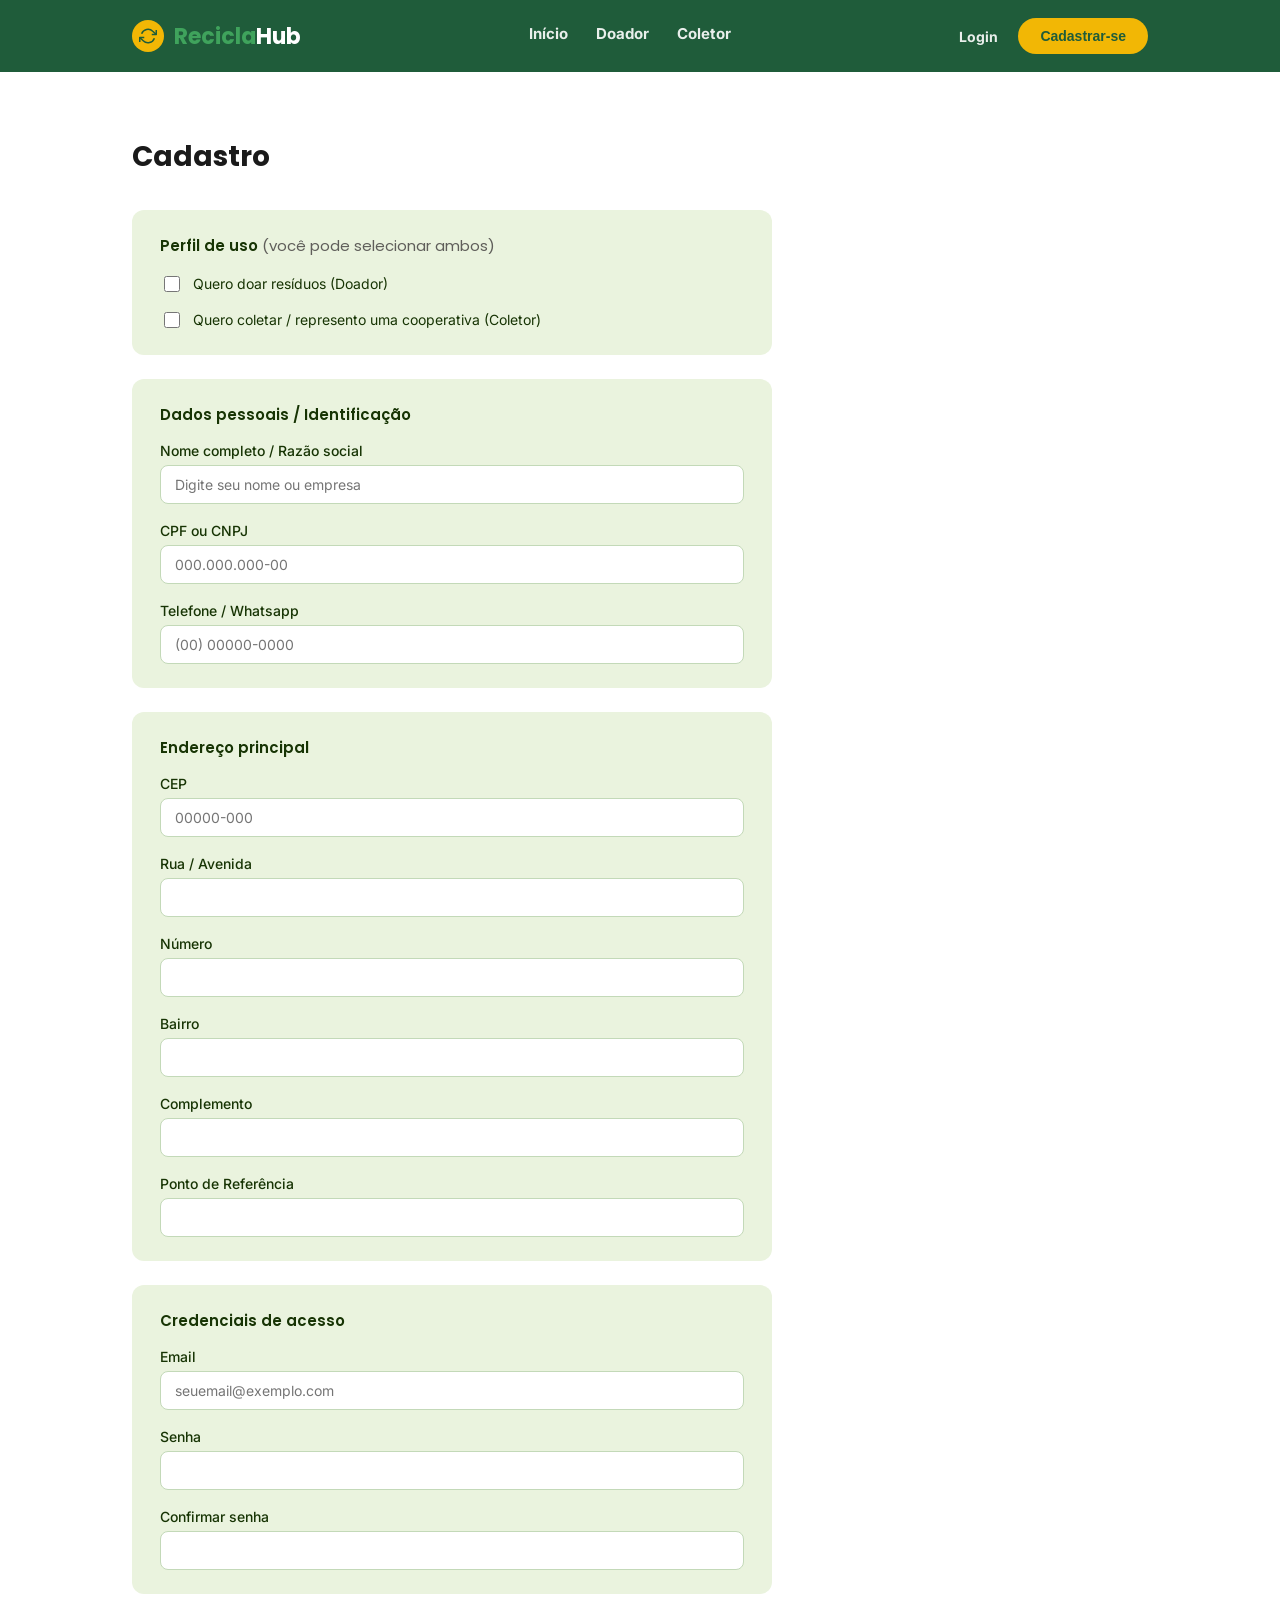
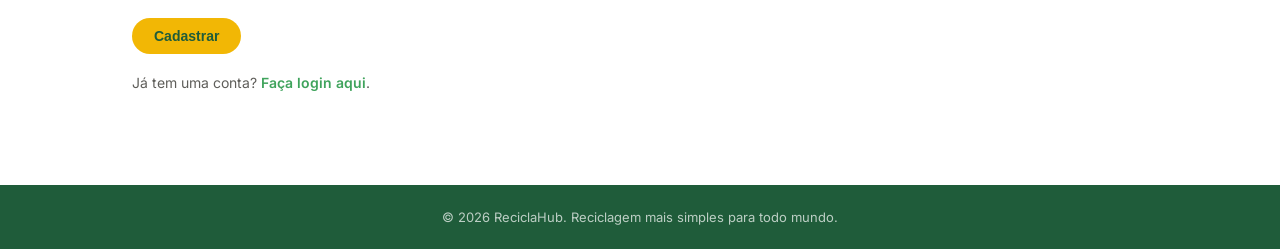
==== frontend/views/auth/cadastro.html @ 18bb1f2c "feat: adicionar estrutura HTML e CSS" ====
<!DOCTYPE html>
<html lang="pt-BR">
<head>
    <meta charset="UTF-8">
    <meta name="viewport" content="width=device-width, initial-scale=1.0">
    <title>ReciclaHub - Criar Conta</title>
    <link rel="preconnect" href="https://fonts.googleapis.com">
    <link rel="preconnect" href="https://fonts.gstatic.com" crossorigin>
    <link href="https://fonts.googleapis.com/css2?family=Poppins:wght@500;600;700&family=Inter:wght@400;500;600&display=swap" rel="stylesheet">
    <link rel="stylesheet" href="../../styles/style.css">
</head>

<body>
    <header>
        <div class="wrap">
            <a href="../../index.html" class="logo">
                <span class="logo-icon">
                    <svg viewBox="0 0 24 24" fill="none" stroke="currentColor" stroke-width="2" stroke-linejoin="round" stroke-line="round">
                        <polyline points="23 4 23 10 17 10"></polyline>
                        <polyline points="1 20 1 14 7 14"></polyline>
                        <path d="M3.51 9a9 9 0 0 1 14.85-3.36L23 10M1 14l4.64 4.36A9 9 0 0 0 20.49 15"></path>
                    </svg>
                </span>
                <span><span class="recicla">Recicla</span>Hub</span>
            </a>

        <nav>
            <a href="../../index.html">Início</a>
            <a href="../public/area-doador-public.html">Doador</a>
            <a href="../public/area-coletor-public.html">Coletor</a>
        </nav>

        <div class="acoes">
            <a href="./login.html" class="login-link">Login</a>
            <button class="btn-cadastro">Cadastrar-se</button>
        </div>
        </div>
    </header>

    <section class="bg-branco cadastro-section">
        <div class="wrap">
            <h1>Cadastro</h1>
            <form class="cadastro-form">

                <div class="grupo-campo">
                    <h2>Perfil de uso <span class="nota-leve">(você pode selecionar ambos)</span></h2>
                    <div class="checkbox-linha">
                        <input type="checkbox" id="perfil-doador">
                        <label for="perfil-doador">Quero doar resíduos (Doador)</label>
                    </div>
                    <div class="checkbox-linha">
                        <input type="checkbox" id="perfil-coletor">
                        <label for="perfil-coletor">Quero coletar / represento uma cooperativa (Coletor)</label>
                    </div>
                </div>

                <div class="grupo-campo">
                    <h2>Dados pessoais / Identificação</h2>
                    <div class="campo">
                        <label for="nome">Nome completo / Razão social</label>
                        <input type="text" id="nome" placeholder="Digite seu nome ou empresa">
                    </div>
                    <div class="campo">
                        <label for="documento">CPF ou CNPJ</label>
                        <input type="text" id="documento" placeholder="000.000.000-00">
                    </div>
                    <div class="campo">
                        <label for="telefone">Telefone / Whatsapp</label>
                        <input type="text" id="telefone" placeholder="(00) 00000-0000">
                    </div>
                </div>

                <div class="grupo-campo">
                    <h2>Endereço principal</h2>
                    <div class="campo">
                        <label for="cep">CEP</label>
                        <input type="text" id="cep" placeholder="00000-000">
                    </div>
                    <div class="campo">
                        <label for="rua">Rua / Avenida</label>
                        <input type="text" id="rua">
                    </div>
                    <div class="campo">
                        <label for="numero">Número</label>
                        <input type="text" id="numero">
                    </div>
                    <div class="campo">
                        <label for="bairro">Bairro</label>
                        <input type="text" id="bairro">
                    </div>
                    <div class="campo">
                        <label for="complemento">Complemento</label>
                        <input type="text" id="complemento">
                    </div>
                    <div class="campo">
                        <label for="referencia">Ponto de Referência</label>
                        <input type="text" id="referencia">
                    </div>
                </div>

                <div class="grupo-campo condicional" id="secao-doador">
                    <h2>Informações do doador</h2>
                    <div class="checkbox-linha">
                        <input type="checkbox" id="doador-entrega-casa">
                        <label for="doador-entrega-casa">
                            Também aceito que o coletor retire o material na minha própria casa
                            <span class="sub-texto">Se não marcar, você mesmo leva o material até um Ponto de Entrega Voluntária (PEV).</span>
                            <span class="sub-texto">Essa opção pode ser alterada a qualquer momento</span>
                        </label>
                    </div>
                </div>

                <div class="grupo-campo condicional" id="secao-coletor">
                    <h2>Informações do coletor</h2>
                    <p class="texto-ajuda">Selecione uma ou as duas opções - essa opção pode ser alterada a qualquer momento</p>
                    <div class="checkbox-linha">
                        <input type="checkbox" id="coletor-fixo">
                        <label for="coletor-fixo">Coletor fixo - tenho um ponto de coleta com endereço fixo</label>
                    </div>
                    <div class="checkbox-linha">
                        <input type="checkbox" id="coletor-itinerante">
                        <label for="coletor-itinerante">Coletor itinerante - saio para coletar nas ruas</label>
                    </div>

                    <div class="condicional" id="bloco-materiais">
                        <p class="rotulo-grupo">
                            Quais materiais você aceita?
                            <span class="sub-texto">O endereço usado será o da seção "Endereço principal" acima</span>
                            <span class="sub-texto">Os materiais podem ser alterados a qualquer momento</span>
                        </p>
                        <div class="materiais-checkbox">
                            <div class="checkbox-linha">
                                <input type="checkbox" id="material-plastico">
                                <label for=material-plastico>Plásticos</label>
                            </div>
                            <div class="materiais-checkbox">
                                <input type="checkbox" id="material-papel">
                                <label for="material-papel">Papéis e papelão</label>
                            </div>
                            <div class="materiais-checkbox">
                                <input type="checkbox" id="material-metal">
                                <label for="material-metal">Metais</label>
                            </div>
                            <div class="materiais-checkbox">
                                <input type="checkbox" id="material-vidro">
                                <label for="material-vidro">Vidros</label>
                            </div>
                            <div class="materiais-checkbox">
                                <input type="checkbox" id="material-eletronico">
                                <label for="material-eletronico">Eletrônicos</label>
                            </div>
                        </div>
                    </div>

                    <div class="condicional" id="bloco-transporte">
                        <div class="campo">
                            <label for="transporte">Meio de transporte</label>
                            <select id="transporte">
                                <option value="">Selecione uma opção</option>
                                <option value="pe">A pé</option>
                                <option value="bicicleta">Bicicleta</option>
                                <option value="carrinho">Carrinho de mão</option>
                                <option value="carro">Carro</option>
                                <option value="moto">Moto</option>
                                <option value="caminhao">Caminhão</option>
                            </select>
                        </div>
                    </div>
                </div>

                <div class="grupo-campo">
                    <h2>Credenciais de acesso</h2>
                    <div class="campo">
                        <label for="email">Email</label>
                        <input type="email" id="email" placeholder="seuemail@exemplo.com">
                    </div>
                    <div class="campo">
                        <label for="senha">Senha</label>
                        <input type="password" id="senha">
                    </div>
                    <div class="campo">
                        <label for="confirmar-senha">Confirmar senha</label>
                        <input type="password" id="confirmar-senha">
                    </div>
                </div>

                <button type="submit" class="btn-cadastro">Cadastrar</button>

            </form>
            <p class="login-cadastro largura-form">Já tem uma conta? <a href="./login.html">Faça login aqui</a>.</p>
        </div>
    </section>

    <footer>
        <p>© 2026 ReciclaHub. Reciclagem mais simples para todo mundo.</p>
    </footer>

</body>
</html>
---- frontend/styles/style.css ----
* {
    box-sizing: border-box;
  }
  
  body {
    margin: 0;
    font-family: 'Inter', sans-serif;
    color: #1A1A1A;
    background: #FFFFFF;
  }

  /* === HEADER === */
  h1, h2, h3, .logo {
    font-family: 'Poppins', sans-serif;
  }

  .wrap { 
    max-width: 1080px;
    margin:
    0 auto;
    padding: 0 32px; }

  header {
    background-color: #1F5C3A;
    padding: 18px 0;
  }

  header .wrap {
    display: flex;
    align-items: center;
    justify-content: space-between;
    flex-wrap: wrap;
    gap: 16px;
  }

  .logo {
    display: flex;
    align-items: center;
    gap: 10px;
    font-weight: 700;
    font-size: 22px;
    color: #FFFFFF;
    text-decoration: none;
    transition: transform 0.15s ease;
  }

  .logo:hover {
    transform: scale(1.05);
    cursor: pointer
  }

  .logo-icon {
    width: 32px;
    height: 32px;
    border-radius: 50%;
    background: #F2B705;
    display: flex;
    align-items: center;
    justify-content: center;
    flex-shrink: 0;
  }

  .logo-icon svg {
    width: 18px;
    height: 18px;
    color: #1F5C3A
  }

  .logo .recicla {
    color: #3FA35C;
  }

  nav {
    display: flex;
    gap: 28px;
  }

  nav a {
    color: rgba(255,255,255,0.9);
    text-decoration: none;
    font-size: 15px;
    font-weight: 700;
    padding-bottom: 4px;
    border-bottom: 2px solid transparent;
    transition: border-color 0.15s ease;
  }

  nav a.active, nav a:hover {
    border-color: #F2B705;
  }

  .acoes { 
    display: flex;
    align-items: center;
    gap: 20px;
  
  }

  .login-link {
    color: rgba(255,255,255,0.9);
    text-decoration: none;
    font-size: 14px;
    font-weight: 700;
    transition: transform 0.15s ease;
  }

  .login-link:hover {
    transform: scale(1.05);
    cursor: pointer
  }

  .btn-cadastro {
    background: #F2B705;
    color: #1F5C3A;
    border: none;
    font-weight: 600;
    font-size: 14px;
    padding: 10px 22px;
    border-radius: 999px;
    cursor: pointer;
    transition: transform 0.15s ease;
  }

  .btn-cadastro:hover {
    transform: scale(1.05);
    cursor: pointer
  }

  /* === SECTION === */
  section {
    padding: 64px 0;
  }

  .bg-branco {
    background: #FFFFFF;
  }

  .bg-verde-claro {
    background: #EAF3DE
  }
  
  .hero h1 {
    font-size: 34px;
    font-weight: 700;
    line-height: 1.25;
    margin: 0 0 18px;
    max-width: 620px;
  }

  .hero p {
    font-size: 16px;
    line-height: 1.7;
    color: #5F5E5A;
    max-width: 560px;
    margin: 0 0 28px;
  }

  .hero .btn-cadastro {
    padding: 12px 28px;
    font-size: 15px;
  }

  h2.titulo-secao {
    font-size: 24px;
    font-weight: 600;
    margin: 0 0 40px;
    color: #1A1A1A;
  }

  .bg-verde-claro h2.titulo-secao {
    color: #173404;
  }

  /* === SECTION. FUNCIONAMENTO === */
  .colunas-funciona {
    display: grid;
    grid-template-columns: 1fr 1fr;
    gap: 48px;
  }

  .coluna-funciona h3 {
    font-size: 17px;
    font-weight: 600;
    color: #173404;
    margin: 0 0 20px
  }

  .passo {
    display: flex;
    gap: 14px;
    margin-bottom: 18px;
  }
  
  .passo-num {
    width: 28px;
    height: 28px;
    border-radius: 50%;
    background: #F2B705;
    color: #1F5C3A;
    font-weight: 600;
    font-size: 13px;
    display: flex;
    align-items: center;
    justify-content: center;
    flex-shrink: 0;
  }

  .passo p {
    margin: 0;
    font-size:14.5px;
    line-height: 1.6;
    color: #2c4020;
  }
  
  .passo strong {
    color: #173404;
  }

  /* === SESSION. MATERIAIS === */
  .grid-materiais {
    display: grid;
    grid-template-columns: repeat(auto-fit, minmax(160px, 1fr));
    gap: 32px;
  }

  .material-icone {
    width: 52px;
    height: 52px;
    border-radius: 50%;
    background: #F2B705;
    display: flex;
    align-items: center;
    justify-content: center;
    margin-bottom: 14px;
  }

  .material-icone svg {
    width: 26px;
    height: 26px;
    color: #1F5C3A;
  }

  .material h3 {
    font-size: 16px;
    font-weight: 600;
    margin: 0 0 6px;
  }

  .material p {
    font-size: 14px;
    line-height: 1.6;
    color: #5F5E5A;
    margin: 0;
  }

  .metal {
    width: 22px;
    height: 24px;
    border: 5px solid #1F5C3A;
    border-top: none;
    border-radius: 0 0 11px 11px;
  }

  /* === SECTION. AUTH === */
  .login-section {
    padding: 64px 0 80px;
  }

  .login-wrap {
    max-width: 420px;
    margin: 0 auto;
    padding: 0 24px;
    text-align: center;
  }

  .login-wrap h1 {
    font-size: 28px;
    font-weight: 700;
    margin: 0 0 32px;
  }

  .login-card {
    background: #EAF3DE;
    border-radius: 14px;
    padding: 32px;
    text-align: left;
  }

  .campo {
    margin-bottom: 18px;
  }

  .campo label {
    display: block;
    font-size: 14px;
    font-weight: 500;
    color: #173404;
    margin-bottom: 6px;
  }

  .campo input {
    width: 100%;
    padding: 10px 14px;
    border: 1px solid #c3d9b8;
    border-radius: 8px;
    font-family: 'Inter', sans-serif;
    font-size: 14px;
    background: #FFFFFF;
  }

  .campo input:focus {
    outline: none;
    border-color: #3FA35C;
    box-shadow: 0 0 0 3px rgba(63,163,92,0.15);
  }

  .btn-full {
    width: 100%;
    margin-top: 6px;
  }

  .login-cadastro {
    margin-top: 20px;
    font-size: 14px;
    color: #5F5E5A;
  }

  .login-cadastro a {
    color: #3FA35C;
    font-weight: 600;
    text-decoration: none;
  }

  .login-cadastro a:hover {
    text-decoration: underline;
  }

  .largura-form {
    max-width: 640px;
  }

  /* === SECTION. CADASTRO === */
  .cadastro-section {
    padding: 64px 0 80px;
  }

  .cadastro-section h1 {
    font-size: 28px;
    font-weight: 700;
    margin: 0 0 32px;
  }

  .cadastro-form {
    max-width: 640px;
  }

  .grupo-campo {
    background: #EAF3DE;
    border-radius: 12px;
    padding: 24px 28px;
    margin-bottom: 24px;
  }
  
  .grupo-campo h2 {
    font-size: 15px;
    font-weight: 600;
    color: #173404;
    margin: 0 0 16px;
  }
  
  .grupo-campo .campo:last-child {
    margin-bottom: 0;
  }

  .nota-leve {
    font-weight: 400;
    color: #5F5E5A;
  }

 .texto-ajuda {
    font-size: 14px;
    color: #5F5E5A;
    margin: 0 0 16px;
  } 

 .rotulo-grupo {
    font-size: 14px;
    font-weight: 500;
    color: #173404;
    margin: 0 0 10px;
  }

  .checkbox-linha {
    display: flex;
    align-items: flex-start;
    gap: 10px;
    margin-bottom: 14px;
  }

  .checkbox-linha:last-child {
    margin-bottom: 0;
  }

  .checkbox-linha input[type="checkbox"] {
    margin-top: 3px;
    width: 16px;
    height: 16px;
    accent-color: #3FA35C;
    flex-shrink: 0;
  }

  .checkbox-linha label {
    font-size: 14px;
    color: #173404;
    line-height: 1.5;
  }

  .sub-texto {
    display: block;
    font-size: 12.5px;
    color: #5F5E5A;
    margin-top: 2px;
    font-weight: 400;
  }

  .campo select {
    width: 100%;
    padding: 10px 14px;
    border: 1px solid #c3d9b8;
    border-radius: 8px;
    font-family: 'Inter', sans-serif;
    font-size: 14px;
    background: #FFFFFF;
    color: #1A1A1A;
  }

  .campo select:focus {
    outline: none;
    border-color: #3FA35C;
    box-shadow: 0 0 0 3px rgba(63,163,92,0.15);
  }

  .materiais-checkbox {
    display: grid;
    grid-template-columns: repeat(auto-fit, minmax(140px, 1fr));
    gap: 8px 16px;
  }

  .condicional {
    display: none;
  }

  .condicional.ativo {
    display: block;
  }

  .grupo-campo .condicional.ativo {
    margin-top: 16px;
    padding-top: 16px;
    border-top: 1px solid #c3d9b8;
  }

  /* === SECTION. PERFIL */
  .btn-perfil {
    width: 40px;
    height: 40px;
    border-radius: 10px;
    background: rgba(255,255,255,0.12);
    border: none;
    display: flex;
    align-items: center;
    justify-content: center;
    cursor: pointer;
    transition: background 0.15s ease;
  }

  .btn-perfil:hover {
    background: rgba(255,255,255,0.22);
  }

  .btn-perfil svg {
    width: 22px;
    height: 22px;
    color: #FFFFFF;
  }

/* FOOTER */
  footer {
    background: #1F5C3A;
    padding: 24px 0;
    text-align: center;
  }

  footer p {
    margin: 0;
    font-size: 13px;
    color: rgba(255,255,255,0.7);
  }

  @media (max-width: 700px) {
    nav { 
      order: 3;
      width: 100%;
      justify-content: center;
    }

    .colunas-funciona {
      grid-template-columns: 1fr;
    }

    .hero h1 {
      font-size: 27px;
    }
  }
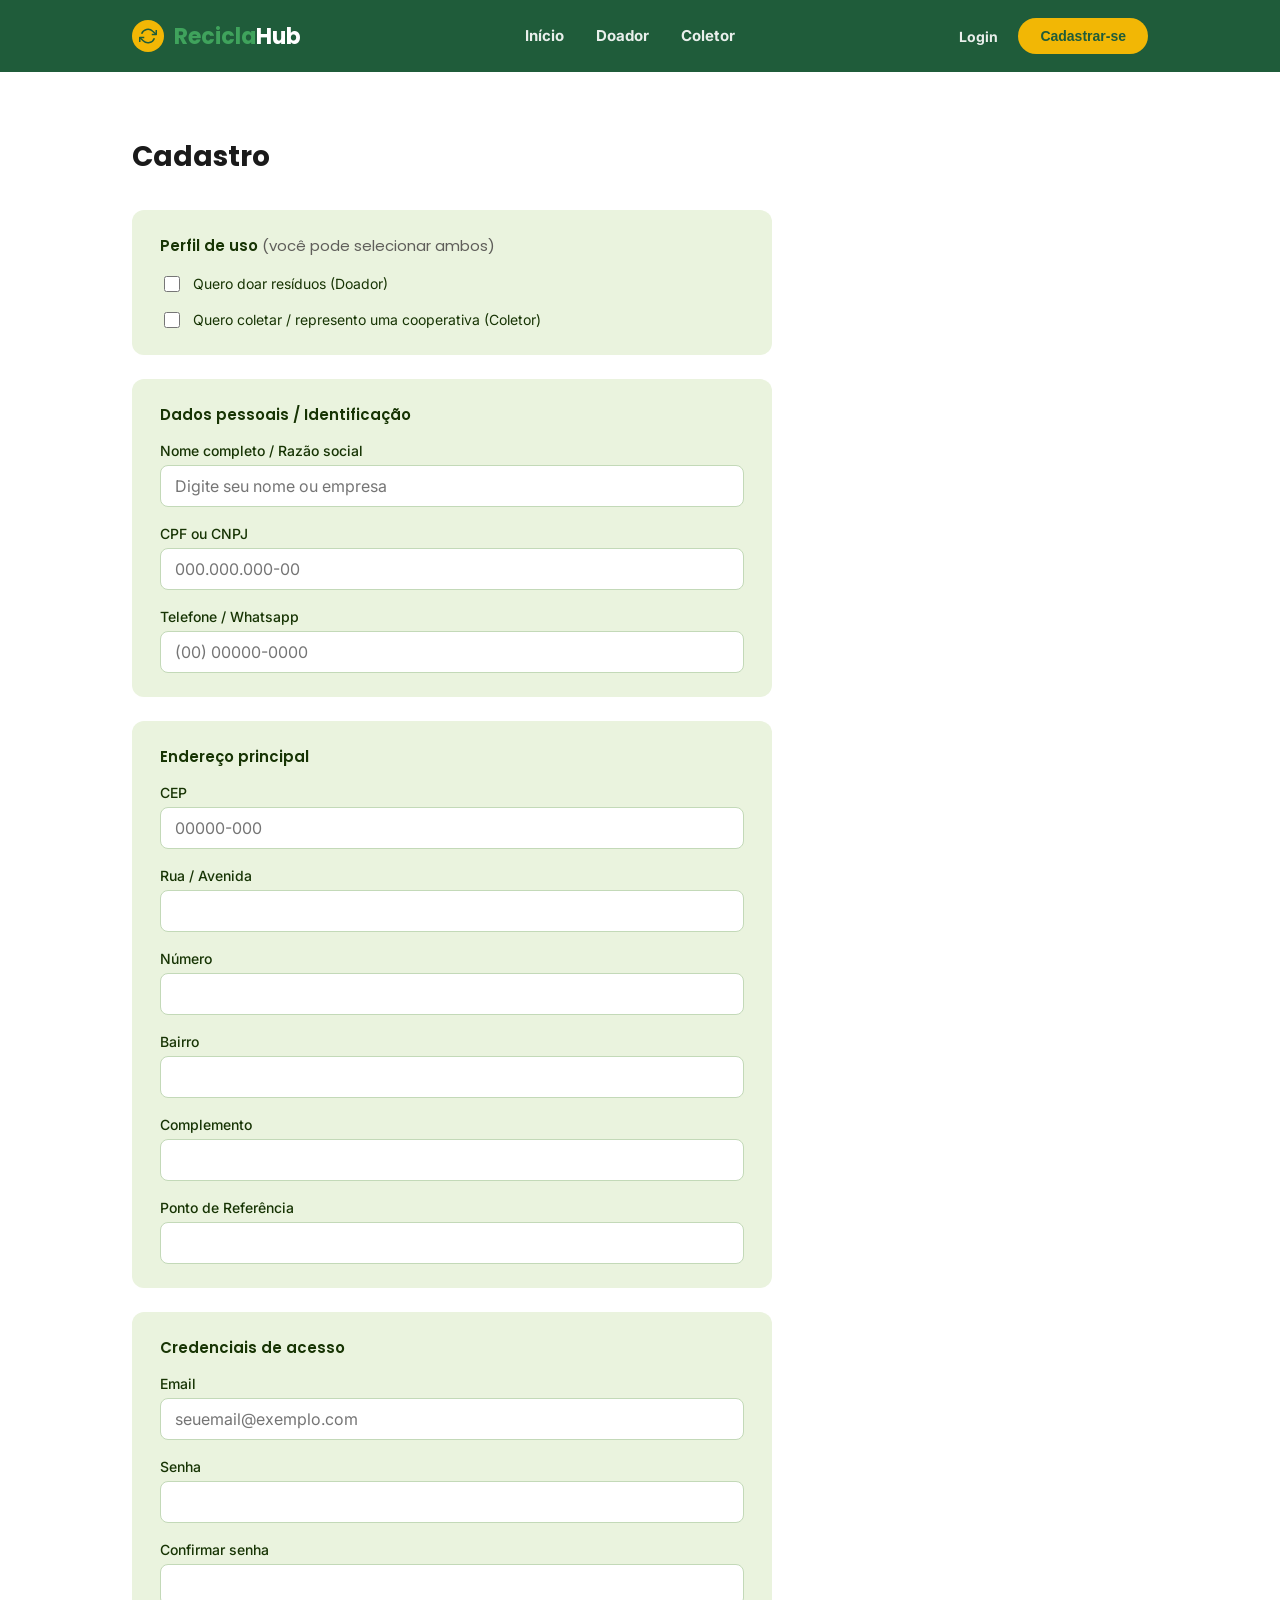
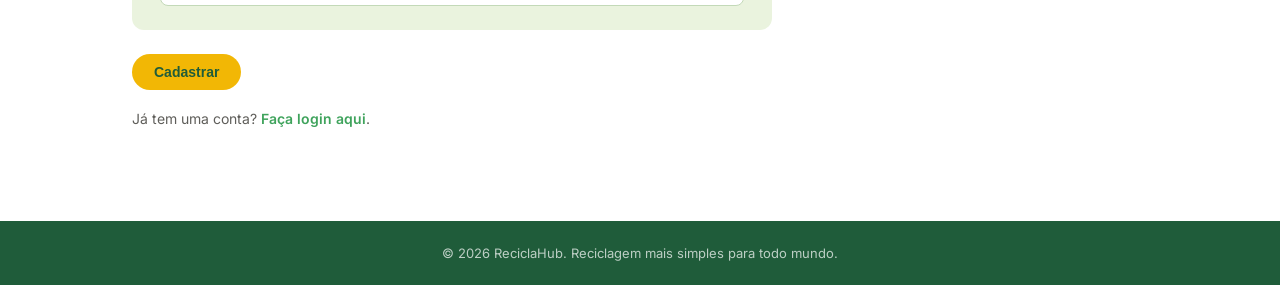
==== commit 97e3a4cd: "feat: adicionando funcionalidades com JS" ====
--- a/frontend/views/auth/cadastro.html
+++ b/frontend/views/auth/cadastro.html
@@ -131,21 +131,21 @@
                         <div class="materiais-checkbox">
                             <div class="checkbox-linha">
                                 <input type="checkbox" id="material-plastico">
-                                <label for=material-plastico>Plásticos</label>
-                            </div>
-                            <div class="materiais-checkbox">
+                                <label for="material-plastico">Plásticos</label>
+                            </div>
+                            <div class="checkbox-linha">
                                 <input type="checkbox" id="material-papel">
-                                <label for="material-papel">Papéis e papelão</label>
-                            </div>
-                            <div class="materiais-checkbox">
+                                <label for="material-papel">Papéis e Papelão</label>
+                            </div>
+                            <div class="checkbox-linha">
                                 <input type="checkbox" id="material-metal">
                                 <label for="material-metal">Metais</label>
                             </div>
-                            <div class="materiais-checkbox">
+                            <div class="checkbox-linha">
                                 <input type="checkbox" id="material-vidro">
                                 <label for="material-vidro">Vidros</label>
                             </div>
-                            <div class="materiais-checkbox">
+                            <div class="checkbox-linha">
                                 <input type="checkbox" id="material-eletronico">
                                 <label for="material-eletronico">Eletrônicos</label>
                             </div>
@@ -195,5 +195,8 @@
         <p>© 2026 ReciclaHub. Reciclagem mais simples para todo mundo.</p>
     </footer>
 
+    <script src="../../scripts/cadastro.js"></script>
+    <script src="../../scripts/commom.js"></script>
+
 </body>
 </html>
--- a/frontend/styles/style.css
+++ b/frontend/styles/style.css
@@ -14,11 +14,11 @@
     font-family: 'Poppins', sans-serif;
   }
 
-  .wrap { 
+  .wrap {
     max-width: 1080px;
-    margin:
-    0 auto;
-    padding: 0 32px; }
+    margin: 0 auto;
+    padding: 0 32px; 
+}
 
   header {
     background-color: #1F5C3A;
@@ -78,10 +78,10 @@
   nav a {
     color: rgba(255,255,255,0.9);
     text-decoration: none;
-    font-size: 15px;
+    font-size: 15px; 
     font-weight: 700;
-    padding-bottom: 4px;
-    border-bottom: 2px solid transparent;
+    padding: 6px 2px 4px;
+    border-bottom: 4px solid transparent;
     transition: border-color 0.15s ease;
   }
 
@@ -113,7 +113,7 @@
     background: #F2B705;
     color: #1F5C3A;
     border: none;
-    font-weight: 600;
+    font-weight: 700;
     font-size: 14px;
     padding: 10px 22px;
     border-radius: 999px;
@@ -121,7 +121,7 @@
     transition: transform 0.15s ease;
   }
 
-  .btn-cadastro:hover {
+  .btn-cadastro:hover, .btn-cadastro:active {
     transform: scale(1.05);
     cursor: pointer
   }
@@ -304,7 +304,7 @@
     border: 1px solid #c3d9b8;
     border-radius: 8px;
     font-family: 'Inter', sans-serif;
-    font-size: 14px;
+    font-size: 16px;
     background: #FFFFFF;
   }
 
@@ -382,6 +382,16 @@
     color: #5F5E5A;
     margin: 0 0 16px;
   } 
+
+  .texto-ajuda a {
+    color: #3FA35C;
+    font-weight: 600;
+    text-decoration: none;
+  }
+
+  .texto-ajuda a:hover {
+    text-decoration: underline;
+  }
 
  .rotulo-grupo {
     font-size: 14px;
@@ -429,7 +439,7 @@
     border: 1px solid #c3d9b8;
     border-radius: 8px;
     font-family: 'Inter', sans-serif;
-    font-size: 14px;
+    font-size: 16px;
     background: #FFFFFF;
     color: #1A1A1A;
   }
@@ -440,6 +450,53 @@
     box-shadow: 0 0 0 3px rgba(63,163,92,0.15);
   }
 
+  .campo textarea {
+    width: 100%;
+    padding: 10px 14px;
+    border: 1px solid #c3d9b8;
+    border-radius: 8px;
+    font-family: 'Inter', sans-serif;
+    font-size: 16px;
+    background: #FFFFFF;
+    resize: vertical;
+    min-height: 80px;
+  }
+
+  .campo textarea:focus {
+    outline: none;
+    border-color: #3FA35C;
+    box-shadow: 0 0 0 3px rgba(63,163,92,0.15);
+  }
+
+  .campo input[type="file"] {
+    width: 100%;
+    font-family: 'Inter', sans-serif;
+    font-size: 14px;
+    color: #5F5E5A;
+  }
+
+  .campo input.campo-invalido, .campo select.campo-invalido { 
+    border-color: #B33A3A;
+  }
+
+  .campo input.campo-invalido:focus, .campo select.campo-invalido:focus {
+    border-color: #B33A3A;
+    box-shadow: 0 0 0 3px rgba(179,58,58,0.15);
+  }
+
+  mensagem-erro {
+    display: block;
+    color: #B33A3A;
+    font-size: 12.5px;
+    margin-top: 4px;
+  }
+
+  .mensagem-erro-grupo {
+    color: #B33A3A;
+    font-size: 12.5px;
+    margin-top: 10px;
+  }
+
   .materiais-checkbox {
     display: grid;
     grid-template-columns: repeat(auto-fit, minmax(140px, 1fr));
@@ -462,8 +519,8 @@
 
   /* === SECTION. PERFIL */
   .btn-perfil {
-    width: 40px;
-    height: 40px;
+    width: 44px;
+    height: 44px;
     border-radius: 10px;
     background: rgba(255,255,255,0.12);
     border: none;
@@ -474,7 +531,7 @@
     transition: background 0.15s ease;
   }
 
-  .btn-perfil:hover {
+  .btn-perfil:hover, .btn-perfil:active {
     background: rgba(255,255,255,0.22);
   }
 
@@ -482,6 +539,177 @@
     width: 22px;
     height: 22px;
     color: #FFFFFF;
+  }
+
+  /* === SECTION. DOADOR === */
+  .espaco-superior {
+    margin-top: 56px;
+  }
+
+  .mapa-placeholder {
+    height: 320px;
+    border-radius: 12px;
+    background: #EAF3DE;
+    border: 1px dashed #b7d1a3;
+    display: flex;
+    flex-direction: column;
+    align-items: center;
+    justify-content: center;
+    gap: 6px;
+    color: #4b7a52;
+    text-align: center;
+    padding: 0 24px;
+  }
+
+  .mapa-placeholder svg {
+    width: 40px;
+    height: 40px;
+  }
+
+  .mapa-placeholder p {
+    font-size: 14px;
+    margin: 0;
+    color: #2c4020;
+  }
+
+  .mapa-placeholder .aviso {
+    font-size: 12.5px;
+    color: #5F5E5A;
+  }
+
+  .status-badge {
+    display: inline-block;
+    padding: 4px 12px;
+    border-radius: 999px;
+    font-size: 12.5px;
+    font-weight: 600;
+    white-space: nowrap;
+  }
+
+  .status-pendente {
+    background: #FDF0C7;
+    color: #8a6d1a;
+  }
+
+  .status-andamento {
+    background: #C8E6D0;
+    color: #1F5C3A;
+  }
+
+  .status-aguardando {
+    background: #DCEAF7;
+    color: #2C5F8A;
+  }
+
+  .status-concluido {
+    background: #E7E7E7;
+    color: #5F5E5A;
+  }
+
+  .status-cancelado {
+    background: #FBE3E0;
+    color: #B33A3A;
+  }
+
+  .lista-solicitacoes {
+    display: flex;
+    flex-direction: column;
+  }
+
+  .solicitacao-item {
+    display: flex;
+    align-items: center;
+    justify-content: space-between;
+    gap: 16px;
+    padding: 16px 0;
+    border-bottom: 1px solid #c3d9b8;
+    flex-wrap: wrap;
+  }
+
+  .solicitacao-item:last-child {
+    border-bottom: none;
+    padding-bottom: 0;
+  }
+
+  .solicitacao-item:first-child {
+    padding-top: 0;
+  }
+
+  .solicitacao-info h3 {
+    font-size: 15px;
+    font-weight: 600;
+    color: #173404;
+    margin: 0 0 4px;
+  }
+
+  .solicitacao-info p {
+    font-size: 13px;
+    color: #5F5E5A;
+    margin: 0;
+  }
+
+  .solicitacao-acoes {
+    display: flex;
+    align-items: center;
+    gap: 12px;
+    flex-shrink: 0;
+  }
+
+  .btn-texto {
+    background: none;
+    border: none;
+    color: #B33A3A;
+    font-size: 13px;
+    font-weight: 600;
+    font-family: 'Inter', sans-serif;
+    cursor: pointer;
+    padding: 4px 2px;
+  }
+
+  .btn-texto:hover {
+    text-decoration: underline;
+  }
+
+  .btn-texto-negativo {
+    color: #B33A3A;
+  }
+
+  .btn-texto-positivo {
+    color: #3FA35C;
+  }
+
+  .btn-gorjeta {
+    background: #F2B705;
+    color: #1F5C3A;
+    border: none;
+    font-weight: 600;
+    font-size: 12.5px;
+    font-family: 'Inter', sans-serif;
+    padding: 6px 14px;
+    border-radius: 999px;
+    cursor: pointer;
+    transition: filter 0.15s ease;
+  }
+
+  .btn-gorjeta:hover {
+    filter: brightness(0.95);
+  }
+
+  .btn-aceitar {
+    background: #3FA35C;
+    color: #FFFFFF;
+    border: none;
+    font-weight: 600;
+    font-size: 12.5px;
+    font-family: 'Inter', sans-serif;
+    padding: 6px 14px;
+    border-radius: 999px;
+    cursor: pointer;
+    transition: filter 0.15s ease;
+  }
+
+  .btn-aceitar:hover {
+    filter: brightness(0.95);
   }
 
 /* FOOTER */
@@ -498,10 +726,46 @@
   }
 
   @media (max-width: 700px) {
+    .wrap {
+      padding: 0 20px;
+    }
+
     nav { 
       order: 3;
       width: 100%;
       justify-content: center;
+      gap: 22px;
+    }
+
+    .logo {
+      font-size: 18px;
+      gap: 8px;
+    }
+
+    .logo-icon {
+      width: 28px;
+      height: 28px;
+    }
+
+    .acoes {
+      gap: 12px;
+    }
+
+    header .btn-cadastro {
+      padding: 8px 16px;
+      font-size: 13px;
+    }
+
+    section {
+      padding: 40px 0;
+    }
+
+    .login-section, .cadastro-section {
+      padding: 40px 0 56px;
+    }
+
+    .grupo-campo {
+      padding: 20px;
     }
 
     .colunas-funciona {
